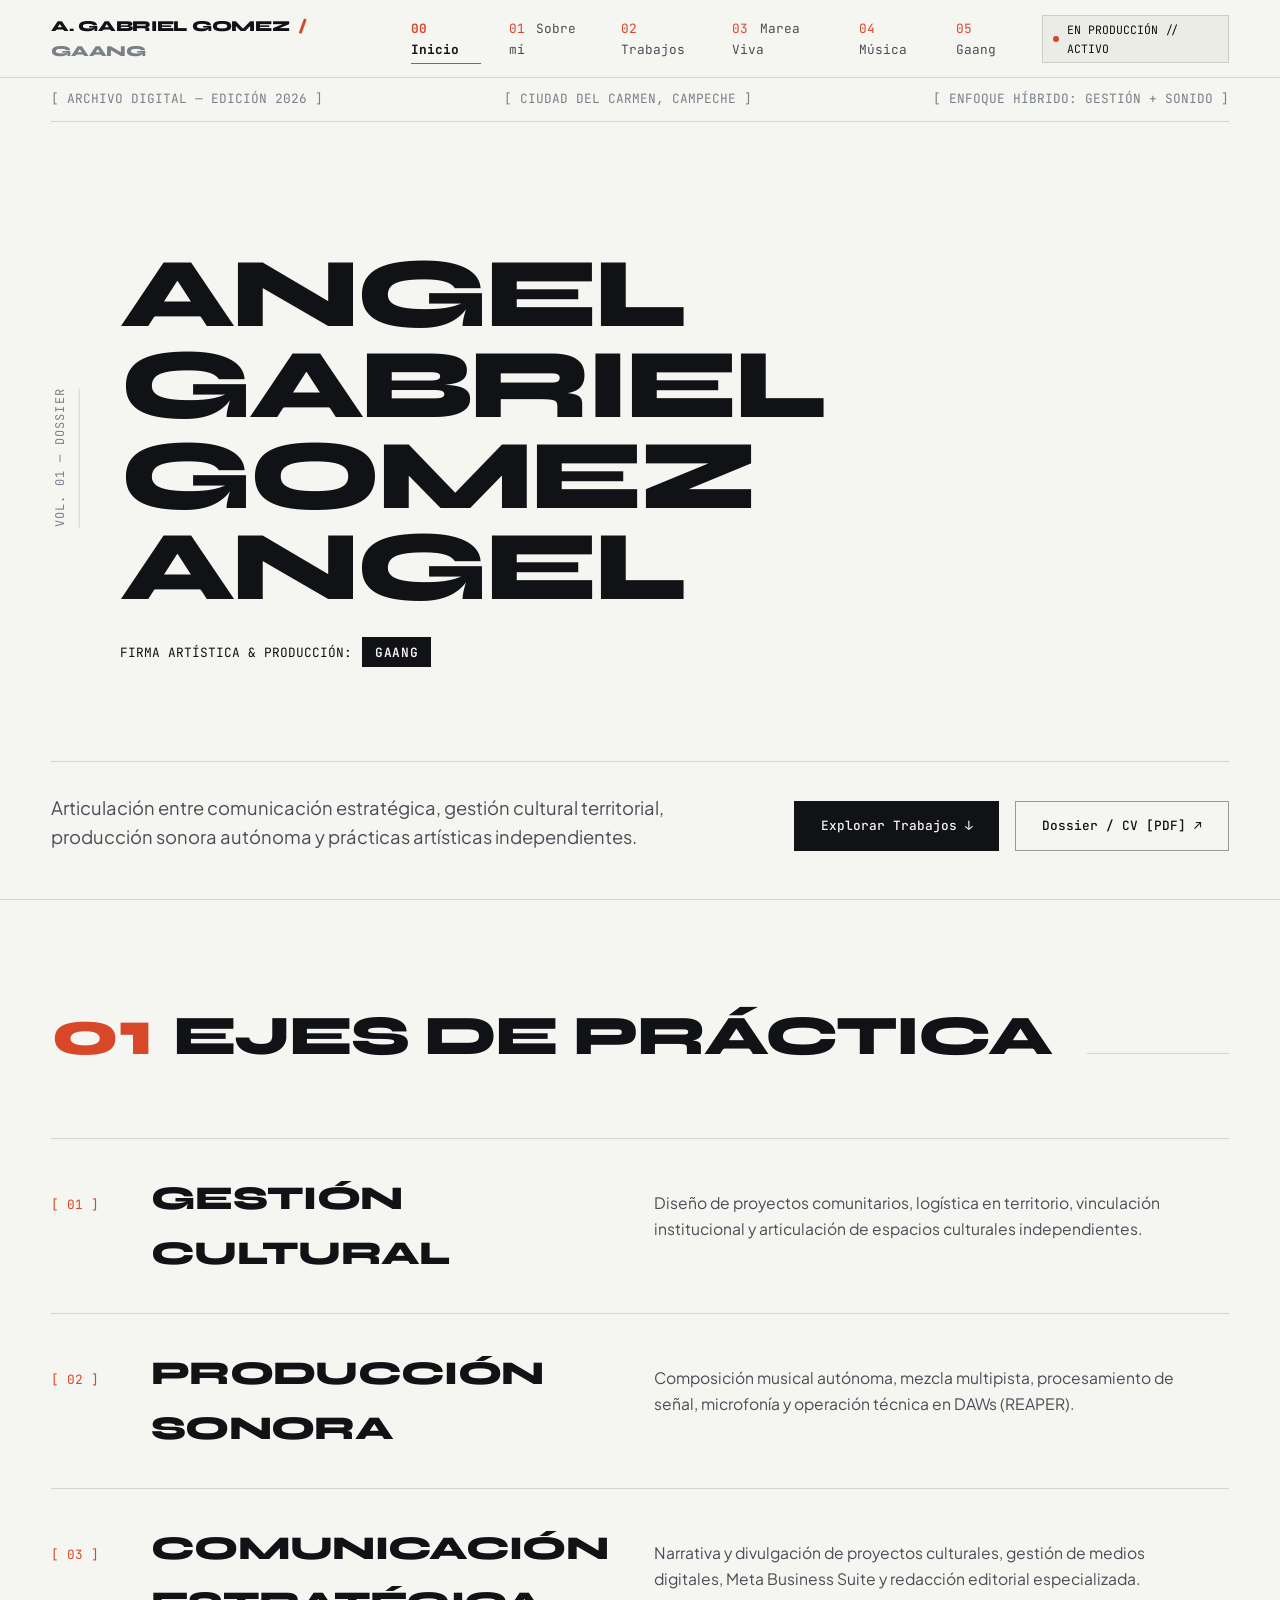
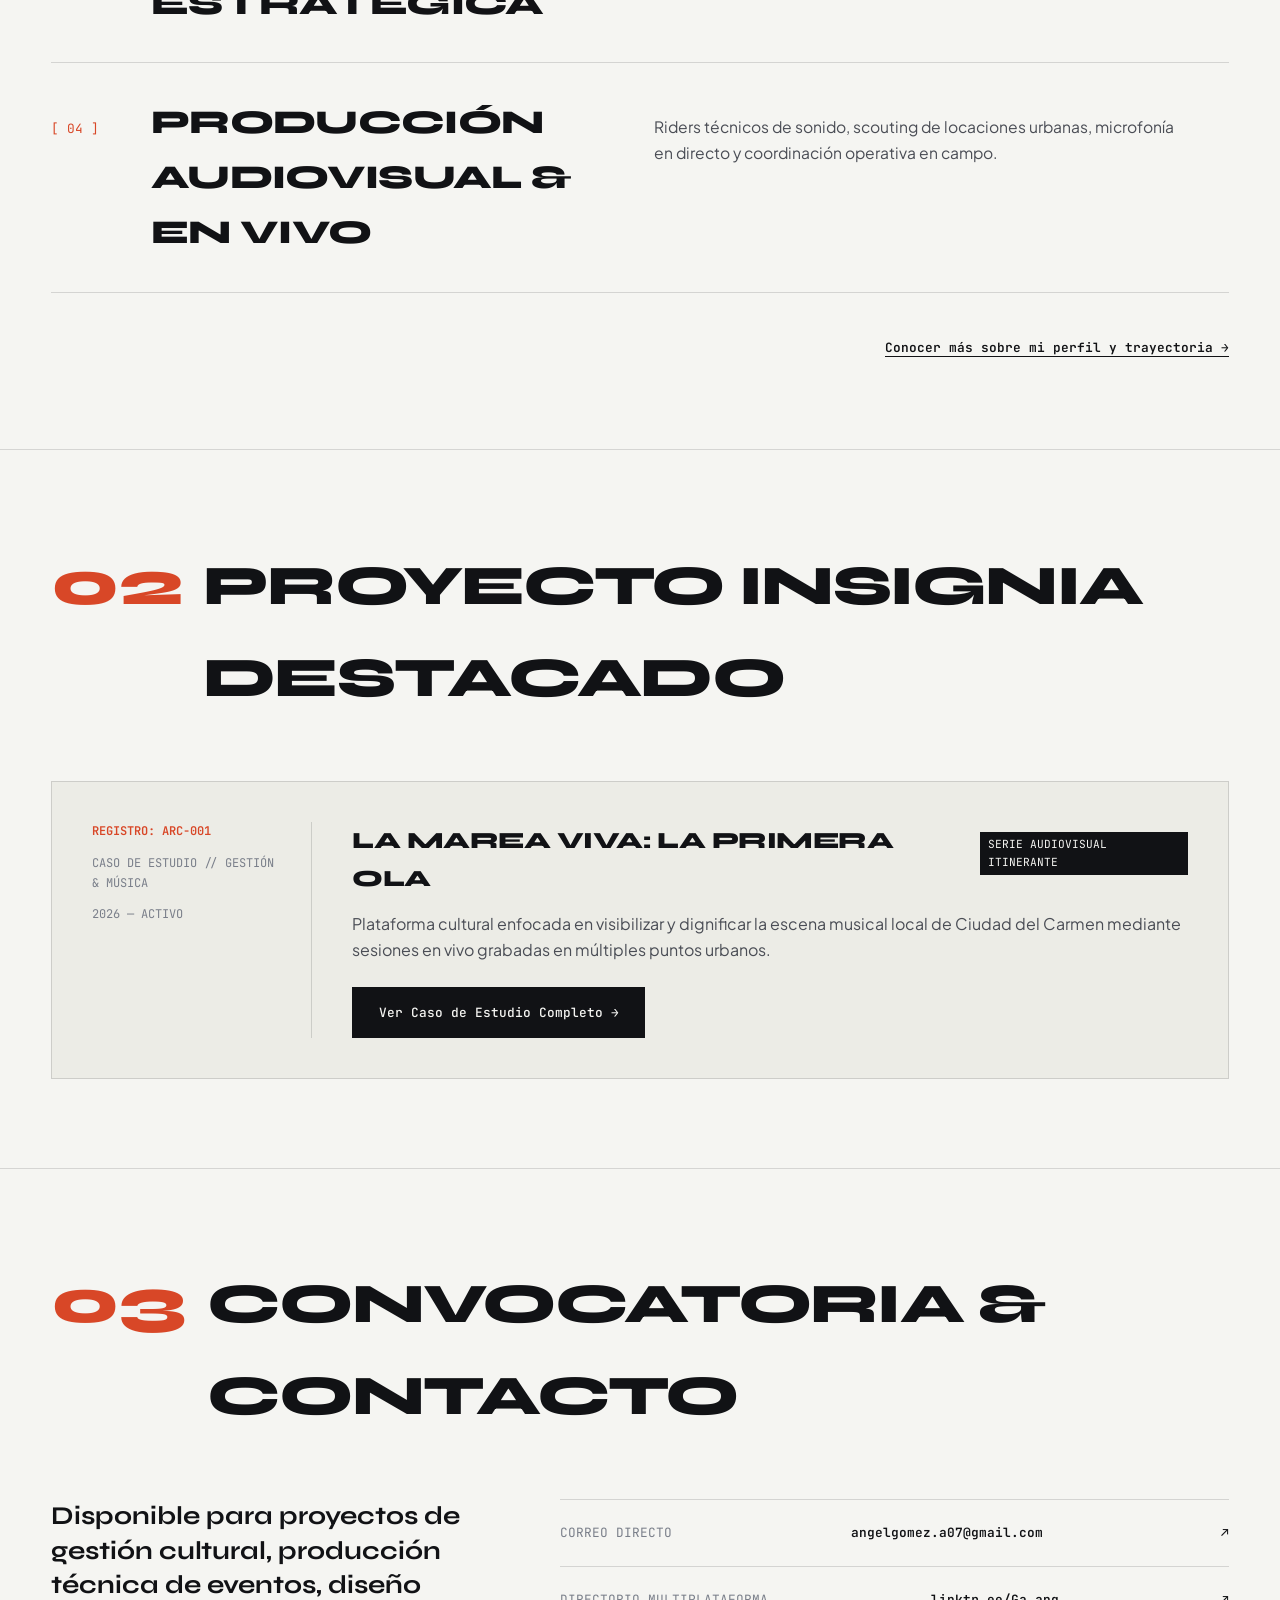
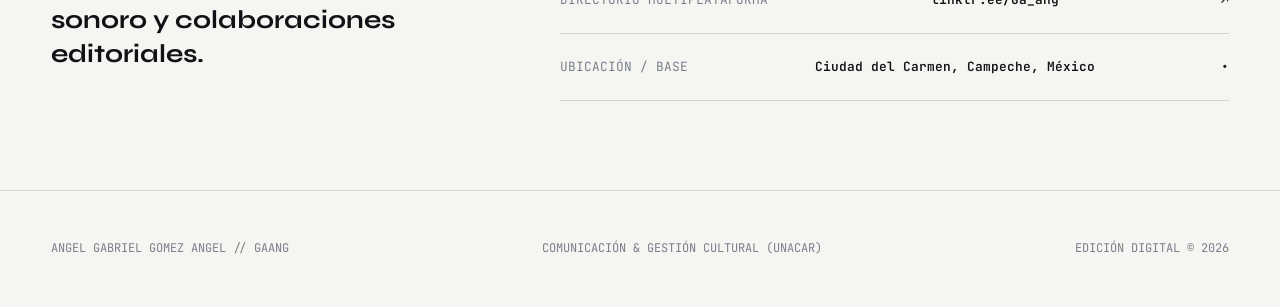
==== index.html @ 41a7169c "si" ====
<!DOCTYPE html>
<html lang="es">
<head>
  <meta charset="UTF-8" />
  <meta name="viewport" content="width=device-width, initial-scale=1.0" />
  <title>Angel Gabriel Gomez Angel // Gaang — Portafolio & Archivo Editorial</title>
  <meta name="description" content="Portafolio y archivo de Angel Gabriel Gomez Angel (Gaang). Comunicación, gestión cultural y producción sonora." />

  <link rel="preconnect" href="https://fonts.googleapis.com" />
  <link rel="preconnect" href="https://fonts.gstatic.com" crossorigin />
  <link href="https://fonts.googleapis.com/css2?family=JetBrains+Mono:wght@400;500;600;700&family=Plus+Jakarta+Sans:ital,wght@0,400;0,500;0,600;1,400&family=Syne:wght@700;800;900&display=swap" rel="stylesheet" />

  <link rel="stylesheet" href="style.css" />
</head>
<body class="editorial-layout">

  <!-- BARRA DE NAVEGACIÓN FIJA -->
  <header class="site-header">
    <div class="nav-bar">
      <a href="index.html" class="nav-brand">
        <span class="brand-name">A. GABRIEL GOMEZ</span>
        <span class="brand-slash">/</span>
        <span class="brand-alias">GAANG</span>
      </a>

      <nav class="nav-menu" aria-label="Navegación editorial">
        <a href="index.html" class="nav-item nav-item--active"><span class="nav-num">00</span> Inicio</a>
        <a href="sobre-mi.html" class="nav-item"><span class="nav-num">01</span> Sobre mí</a>
        <a href="trabajos.html" class="nav-item"><span class="nav-num">02</span> Trabajos</a>
        <a href="la-marea-viva.html" class="nav-item"><span class="nav-num">03</span> Marea Viva</a>
        <a href="produccion-musical.html" class="nav-item"><span class="nav-num">04</span> Música</a>
        <a href="gaang.html" class="nav-item"><span class="nav-num">05</span> Gaang</a>
      </nav>

      <div class="nav-status">
        <span class="status-indicator"></span>
        <span class="status-label">EN PRODUCCIÓN // ACTIVO</span>
      </div>
    </div>
  </header>

  <main id="main-content">

    <!-- HERO: PORTADA EDITORIAL -->
    <section class="hero-cover" aria-labelledby="hero-name">
      <div class="hero-top-meta">
        <span class="meta-field">[ ARCHIVO DIGITAL — EDICIÓN 2026 ]</span>
        <span class="meta-field">[ CIUDAD DEL CARMEN, CAMPECHE ]</span>
        <span class="meta-field">[ ENFOQUE HÍBRIDO: GESTIÓN + SONIDO ]</span>
      </div>

      <div class="hero-center-stage">
        <div class="hero-vertical-tag">VOL. 01 — DOSSIER</div>
        
        <div class="hero-typography">
          <h1 id="hero-name" class="hero-title">
            ANGEL GABRIEL<br>
            <span class="hero-title-accent">GOMEZ ANGEL</span>
          </h1>
          <div class="hero-signature-row">
            <span class="signature-label">FIRMA ARTÍSTICA & PRODUCCIÓN:</span>
            <span class="signature-badge">GAANG</span>
          </div>
        </div>
      </div>

      <div class="hero-bottom-manifesto">
        <div class="manifesto-lead">
          <p>
            Articulación entre comunicación estratégica, gestión cultural territorial, producción sonora autónoma y prácticas artísticas independientes.
          </p>
        </div>
        <div class="manifesto-actions">
          <a href="trabajos.html" class="editorial-btn editorial-btn--solid">Explorar Trabajos ↓</a>
          <a href="PLACEHOLDER_CV.pdf" target="_blank" rel="noopener noreferrer" class="editorial-btn editorial-btn--outline">Dossier / CV [PDF] ↗</a>
        </div>
      </div>
    </section>

    <!-- RESUMEN DE DISCIPLINAS -->
    <section class="editorial-section">
      <div class="section-badge-bar">
        <span class="index-large">01</span>
        <h2 class="index-title">EJES DE PRÁCTICA</h2>
        <span class="section-rule"></span>
      </div>

      <div class="disciplines-wall">
        <article class="discipline-row">
          <div class="discipline-meta">[ 01 ]</div>
          <h3 class="discipline-keyword">GESTIÓN CULTURAL</h3>
          <p class="discipline-desc">Diseño de proyectos comunitarios, logística en territorio, vinculación institucional y articulación de espacios culturales independientes.</p>
        </article>

        <article class="discipline-row">
          <div class="discipline-meta">[ 02 ]</div>
          <h3 class="discipline-keyword">PRODUCCIÓN SONORA</h3>
          <p class="discipline-desc">Composición musical autónoma, mezcla multipista, procesamiento de señal, microfonía y operación técnica en DAWs (REAPER).</p>
        </article>

        <article class="discipline-row">
          <div class="discipline-meta">[ 03 ]</div>
          <h3 class="discipline-keyword">COMUNICACIÓN ESTRATÉGICA</h3>
          <p class="discipline-desc">Narrativa y divulgación de proyectos culturales, gestión de medios digitales, Meta Business Suite y redacción editorial especializada.</p>
        </article>

        <article class="discipline-row">
          <div class="discipline-meta">[ 04 ]</div>
          <h3 class="discipline-keyword">PRODUCCIÓN AUDIOVISUAL & EN VIVO</h3>
          <p class="discipline-desc">Riders técnicos de sonido, scouting de locaciones urbanas, microfonía en directo y coordinación operativa en campo.</p>
        </article>
      </div>

      <div style="margin-top: 2.5rem; text-align: right;">
        <a href="sobre-mi.html" class="editorial-link">Conocer más sobre mi perfil y trayectoria →</a>
      </div>
    </section>

    <!-- DESTACADO PRINCIPAL: LA MAREA VIVA -->
    <section class="editorial-section">
      <div class="section-badge-bar">
        <span class="index-large">02</span>
        <h2 class="index-title">PROYECTO INSIGNIA DESTACADO</h2>
        <span class="section-rule"></span>
      </div>

      <article class="project-card project-card--dominant">
        <div class="project-side-meta">
          <span class="p-index">REGISTRO: ARC-001</span>
          <span class="p-category">CASO DE ESTUDIO // GESTIÓN & MÚSICA</span>
          <span class="p-year">2026 — ACTIVO</span>
        </div>

        <div class="project-content-block">
          <div class="project-header-row">
            <h3 class="project-name">LA MAREA VIVA: LA PRIMERA OLA</h3>
            <span class="project-badge">SERIE AUDIOVISUAL ITINERANTE</span>
          </div>
          <p class="project-narrative">
            Plataforma cultural enfocada en visibilizar y dignificar la escena musical local de Ciudad del Carmen mediante sesiones en vivo grabadas en múltiples puntos urbanos.
          </p>
          <div class="project-footer-actions">
            <a href="la-marea-viva.html" class="editorial-btn editorial-btn--solid">Ver Caso de Estudio Completo →</a>
          </div>
        </div>
      </article>
    </section>

    <!-- CONTACTO / CIERRE -->
    <section class="editorial-section contact-section" id="contacto">
      <div class="section-badge-bar">
        <span class="index-large">03</span>
        <h2 class="index-title">CONVOCATORIA & CONTACTO</h2>
        <span class="section-rule"></span>
      </div>

      <div class="contact-composition">
        <p class="contact-callout">
          Disponible para proyectos de gestión cultural, producción técnica de eventos, diseño sonoro y colaboraciones editoriales.
        </p>

        <div class="contact-directory">
          <a href="mailto:angelgomez.a07@gmail.com" class="directory-row">
            <span class="d-label">CORREO DIRECTO</span>
            <span class="d-value">angelgomez.a07@gmail.com</span>
            <span class="d-arrow">↗</span>
          </a>
          <a href="https://linktr.ee/Ga_ang" target="_blank" rel="noopener noreferrer" class="directory-row">
            <span class="d-label">DIRECTORIO MULTIPLATAFORMA</span>
            <span class="d-value">linktr.ee/Ga_ang</span>
            <span class="d-arrow">↗</span>
          </a>
          <div class="directory-row directory-row--static">
            <span class="d-label">UBICACIÓN / BASE</span>
            <span class="d-value">Ciudad del Carmen, Campeche, México</span>
            <span class="d-arrow">•</span>
          </div>
        </div>
      </div>
    </section>

  </main>

  <footer class="editorial-footer">
    <div class="footer-grid">
      <span class="f-col">ANGEL GABRIEL GOMEZ ANGEL // GAANG</span>
      <span class="f-col">COMUNICACIÓN & GESTIÓN CULTURAL (UNACAR)</span>
      <span class="f-col f-col--right">EDICIÓN DIGITAL © 2026</span>
    </div>
  </footer>

  <script src="script.js"></script>
</body>
</html>
---- style.css ----
/* ==========================================================================
   SISTEMA DE COMPOSICIÓN EDITORIAL Y RETÍCULA VIVA
   Angel Gabriel Gomez Angel // Gaang (2026)
   ========================================================================== */

/* 1. TOKENS DE DISEÑO */
:root {
  --canvas: #F5F5F2;
  --surface: #ECECE6;
  --surface-alt: #E3E3DC;
  --ink: #111215;
  --ink-secondary: #4A4D55;
  --ink-muted: #7A7F8A;
  --signal-rec: #D84727;
  --signal-dim: rgba(216, 71, 39, 0.08);

  --rule-hairline: rgba(17, 18, 21, 0.14);
  --rule-solid: rgba(17, 18, 21, 0.4);

  --font-display: 'Syne', sans-serif;
  --font-text: 'Plus Jakarta Sans', sans-serif;
  --font-mono: 'JetBrains Mono', monospace;

  --scale-hero: clamp(2.8rem, 7.8vw, 6.2rem);
  --scale-title: clamp(2rem, 4.5vw, 3.5rem);
  --scale-section-num: clamp(2.5rem, 5vw, 4rem);
  --scale-statement: clamp(1.3rem, 2.4vw, 1.85rem);
  --scale-body: 1rem;
  --scale-mono: 0.8rem;

  --max-width: 1280px;
  --page-margin: clamp(1.25rem, 4vw, 3.5rem);
  --section-pad: clamp(4.5rem, 7vw, 7.5rem);

  --ease-editorial: cubic-bezier(0.19, 1, 0.22, 1);
  --speed-quick: 0.25s;
  --speed-fluid: 0.45s;
}

/* 2. RESET Y BASES */
*, *::before, *::after {
  box-sizing: border-box;
  margin: 0;
  padding: 0;
}

html {
  scroll-behavior: smooth;
  background-color: var(--canvas);
}

body.editorial-layout {
  background-color: var(--canvas);
  color: var(--ink);
  font-family: var(--font-text);
  font-size: var(--scale-body);
  line-height: 1.65;
  -webkit-font-smoothing: antialiased;
  -moz-osx-font-smoothing: grayscale;
}

a {
  color: inherit;
  text-decoration: none;
}

ul {
  list-style: none;
}

img {
  max-width: 100%;
  height: auto;
  display: block;
}

/* 3. NAVEGACIÓN FIJA Y ESTADO ACTIVO MULTIPÁGINA */
.site-header {
  position: fixed;
  top: 0;
  left: 0;
  width: 100%;
  z-index: 200;
  background-color: rgba(245, 245, 242, 0.94);
  backdrop-filter: blur(10px);
  -webkit-backdrop-filter: blur(10px);
  border-bottom: 1px solid var(--rule-hairline);
}

.nav-bar {
  max-width: var(--max-width);
  margin: 0 auto;
  padding: 0.85rem var(--page-margin);
  display: flex;
  justify-content: space-between;
  align-items: center;
  gap: 1.5rem;
}

.nav-brand {
  font-family: var(--font-display);
  font-weight: 800;
  font-size: 0.95rem;
  letter-spacing: -0.02em;
}

.brand-slash {
  color: var(--signal-rec);
  margin: 0 0.25rem;
}

.brand-alias {
  color: var(--ink-muted);
}

.nav-menu {
  display: flex;
  gap: 1.75rem;
}

.nav-item {
  font-family: var(--font-mono);
  font-size: var(--scale-mono);
  color: var(--ink-secondary);
  transition: color var(--speed-quick) ease;
  position: relative;
}

.nav-num {
  color: var(--signal-rec);
  margin-right: 0.2rem;
}

.nav-item:hover {
  color: var(--ink);
}

.nav-item--active {
  color: var(--ink) !important;
  font-weight: 700;
}

.nav-item--active::after {
  content: '';
  position: absolute;
  bottom: -4px;
  left: 0;
  width: 100%;
  height: 1px;
  background-color: var(--signal-rec);
}

.nav-status {
  display: flex;
  align-items: center;
  gap: 0.5rem;
  font-family: var(--font-mono);
  font-size: 0.72rem;
  padding: 0.25rem 0.65rem;
  background-color: var(--surface);
  border: 1px solid var(--rule-hairline);
}

.status-indicator {
  width: 6px;
  height: 6px;
  border-radius: 50%;
  background-color: var(--signal-rec);
  animation: pulse-dot 2.5s infinite;
}

@keyframes pulse-dot {
  0% { transform: scale(0.95); opacity: 1; }
  50% { transform: scale(1.15); opacity: 0.6; }
  100% { transform: scale(0.95); opacity: 1; }
}

/* 4. HERO: PORTADA EDITORIAL */
.hero-cover {
  min-height: 100vh;
  padding-top: 5.5rem;
  padding-bottom: 3rem;
  padding-left: var(--page-margin);
  padding-right: var(--page-margin);
  max-width: var(--max-width);
  margin: 0 auto;
  display: flex;
  flex-direction: column;
  justify-content: space-between;
  border-bottom: 1px solid var(--rule-hairline);
}

.hero-top-meta {
  display: flex;
  justify-content: space-between;
  font-family: var(--font-mono);
  font-size: var(--scale-mono);
  color: var(--ink-muted);
  border-bottom: 1px solid var(--rule-hairline);
  padding-bottom: 0.75rem;
  margin-bottom: 2rem;
}

.hero-center-stage {
  display: grid;
  grid-template-columns: auto 1fr;
  gap: 2.5rem;
  align-items: center;
  padding: 2rem 0;
}

.hero-vertical-tag {
  writing-mode: vertical-rl;
  transform: rotate(180deg);
  font-family: var(--font-mono);
  font-size: 0.75rem;
  color: var(--ink-muted);
  letter-spacing: 0.1em;
  border-left: 1px solid var(--rule-hairline);
  padding-left: 0.5rem;
}

.hero-title {
  font-family: var(--font-display);
  font-size: var(--scale-hero);
  font-weight: 900;
  line-height: 0.92;
  letter-spacing: -0.04em;
  text-transform: uppercase;
}

.hero-title-accent {
  color: var(--ink);
  display: block;
}

.hero-signature-row {
  display: inline-flex;
  align-items: center;
  gap: 0.65rem;
  margin-top: 1.5rem;
  font-family: var(--font-mono);
  font-size: var(--scale-mono);
}

.signature-badge {
  background-color: var(--ink);
  color: var(--canvas);
  padding: 0.3rem 0.8rem;
  font-weight: 600;
  letter-spacing: 0.05em;
}

.hero-bottom-manifesto {
  display: grid;
  grid-template-columns: 1.4fr 1fr;
  gap: 3rem;
  align-items: flex-end;
  border-top: 1px solid var(--rule-hairline);
  padding-top: 2rem;
}

.manifesto-lead p {
  font-size: 1.15rem;
  line-height: 1.55;
  color: var(--ink-secondary);
}

.manifesto-actions {
  display: flex;
  gap: 1rem;
  justify-content: flex-end;
}

.editorial-btn {
  display: inline-flex;
  align-items: center;
  justify-content: center;
  padding: 0.85rem 1.6rem;
  font-family: var(--font-mono);
  font-size: var(--scale-mono);
  font-weight: 500;
  transition: all var(--speed-quick) ease;
  cursor: pointer;
}

.editorial-btn--solid {
  background-color: var(--ink);
  color: var(--canvas);
  border: 1px solid var(--ink);
}

.editorial-btn--solid:hover {
  background-color: var(--signal-rec);
  border-color: var(--signal-rec);
}

.editorial-btn--outline {
  background-color: transparent;
  border: 1px solid var(--rule-solid);
  color: var(--ink);
}

.editorial-btn--outline:hover {
  background-color: var(--surface);
  border-color: var(--ink);
}

/* 5. SECCIONES Y ENCABEZADOS INDEXADOS (01, 02, 03...) */
.editorial-section {
  padding: var(--section-pad) var(--page-margin);
  max-width: var(--max-width);
  margin: 0 auto;
  border-bottom: 1px solid var(--rule-hairline);
}

.section-badge-bar {
  display: flex;
  align-items: baseline;
  gap: 1.25rem;
  margin-bottom: 3.5rem;
}

.index-large {
  font-family: var(--font-display);
  font-size: var(--scale-section-num);
  font-weight: 800;
  color: var(--signal-rec);
  line-height: 0.8;
}

.index-title {
  font-family: var(--font-display);
  font-size: var(--scale-title);
  font-weight: 800;
  letter-spacing: -0.03em;
  text-transform: uppercase;
}

.section-rule {
  flex-grow: 1;
  height: 1px;
  background-color: var(--rule-hairline);
  margin-left: 1rem;
}

/* 6. SECCIÓN 01: SOBRE MÍ */
.about-narrative-section {
  background-color: var(--canvas);
}

.about-hero-quote {
  margin-bottom: 4rem;
  border-left: 3px solid var(--signal-rec);
  padding-left: 2rem;
  max-width: 960px;
}

.quote-text {
  font-family: var(--font-display);
  font-size: clamp(1.35rem, 2.8vw, 2.1rem);
  font-weight: 800;
  line-height: 1.25;
  letter-spacing: -0.02em;
  color: var(--ink);
}

.about-grid-layout {
  display: grid;
  grid-template-columns: 1.6fr 1fr;
  gap: 4rem;
  align-items: flex-start;
}

.about-narrative-stream {
  display: flex;
  flex-direction: column;
}

.about-narrative-block {
  display: grid;
  grid-template-columns: 180px 1fr;
  gap: 2rem;
  padding: 2.75rem 0;
  border-top: 1px solid var(--rule-hairline);
  position: relative;
}

.about-narrative-block:first-child {
  border-top: none;
  padding-top: 0;
}

.narrative-aside {
  display: flex;
  flex-direction: column;
  gap: 0.4rem;
  font-family: var(--font-mono);
}

.narrative-step {
  font-size: 0.85rem;
  color: var(--signal-rec);
  font-weight: 700;
}

.narrative-tag {
  font-size: 0.72rem;
  color: var(--ink-muted);
  letter-spacing: 0.05em;
}

.narrative-title {
  font-family: var(--font-display);
  font-size: clamp(1.15rem, 1.8vw, 1.45rem);
  font-weight: 800;
  letter-spacing: -0.02em;
  margin-bottom: 1rem;
  color: var(--ink);
}

.narrative-body p {
  font-size: 1.02rem;
  color: var(--ink-secondary);
  line-height: 1.7;
  margin-bottom: 1.25rem;
}

.narrative-body p:last-child {
  margin-bottom: 0;
}

.highlight-paragraph {
  font-size: 1.12rem !important;
  color: var(--ink) !important;
  font-weight: 500;
  border-left: 2px solid var(--rule-solid);
  padding-left: 1.25rem;
  margin: 1.5rem 0 !important;
}

.about-narrative-block--gaang {
  background-color: var(--surface);
  padding: 2.5rem 2rem;
  border: 1px solid var(--rule-hairline);
  overflow: hidden;
  margin: 1.5rem 0;
}

.gaang-watermark {
  font-family: var(--font-display);
  font-size: clamp(3.5rem, 8vw, 6.5rem);
  font-weight: 900;
  color: rgba(17, 18, 21, 0.04);
  line-height: 0.8;
  position: absolute;
  right: 1.5rem;
  top: 1.5rem;
  user-select: none;
  pointer-events: none;
}

.future-sectors-grid {
  display: grid;
  grid-template-columns: 1fr 1fr;
  gap: 1.25rem;
  margin: 1.75rem 0;
}

.f-sector-item {
  background-color: var(--surface);
  border: 1px solid var(--rule-hairline);
  padding: 1.25rem;
}

.f-num {
  font-family: var(--font-mono);
  font-size: 0.75rem;
  color: var(--signal-rec);
  font-weight: 700;
  display: block;
  margin-bottom: 0.35rem;
}

.f-sector-item strong {
  font-family: var(--font-display);
  font-size: 0.9rem;
  display: block;
  margin-bottom: 0.4rem;
}

.f-sector-item p {
  font-size: 0.85rem !important;
  color: var(--ink-secondary);
  margin-bottom: 0 !important;
}

.soundtrack-aspiration-box {
  background-color: var(--ink);
  color: var(--canvas);
  padding: 2rem;
  border-left: 3px solid var(--signal-rec);
  margin-top: 2rem;
}

.aspiration-label {
  font-family: var(--font-mono);
  font-size: 0.72rem;
  color: var(--signal-rec);
  display: block;
  margin-bottom: 0.75rem;
  letter-spacing: 0.05em;
}

.aspiration-statement {
  font-family: var(--font-display);
  font-size: clamp(1.05rem, 1.8vw, 1.3rem);
  font-weight: 700;
  line-height: 1.4;
  color: #FFFFFF !important;
  margin-bottom: 0 !important;
}

.about-ledger-container {
  position: sticky;
  top: 6rem;
}

.about-ledger {
  background-color: var(--surface);
  border: 1px solid var(--rule-hairline);
  padding: 2.25rem;
  display: flex;
  flex-direction: column;
  gap: 1.75rem;
}

.ledger-header {
  font-family: var(--font-mono);
  font-size: var(--scale-mono);
  color: var(--signal-rec);
  font-weight: 700;
  border-bottom: 1px solid var(--rule-hairline);
  padding-bottom: 0.5rem;
}

.ledger-item {
  display: flex;
  flex-direction: column;
}

.ledger-label {
  font-family: var(--font-mono);
  font-size: 0.72rem;
  color: var(--ink-muted);
  text-transform: uppercase;
  margin-bottom: 0.2rem;
}

.ledger-value {
  font-weight: 600;
  font-size: 0.95rem;
  color: var(--ink);
}

.ledger-sub {
  font-size: 0.85rem;
  color: var(--ink-secondary);
}

.ledger-tags {
  display: flex;
  flex-wrap: wrap;
  gap: 0.4rem;
  margin-top: 0.5rem;
}

.ltag {
  background-color: var(--canvas);
  border: 1px solid var(--rule-hairline);
  padding: 0.25rem 0.55rem;
  font-family: var(--font-mono);
  font-size: 0.72rem;
}

/* 7. SECCIÓN 02: LO QUE HAGO */
.disciplines-wall {
  display: flex;
  flex-direction: column;
}

.discipline-row {
  display: grid;
  grid-template-columns: 100px 1.4fr 1.6fr;
  align-items: baseline;
  padding: 2rem 0;
  border-top: 1px solid var(--rule-hairline);
  transition: all var(--speed-fluid) var(--ease-editorial);
}

.discipline-row:last-child {
  border-bottom: 1px solid var(--rule-hairline);
}

.discipline-row:hover {
  background-color: var(--surface);
  padding-left: 1.5rem;
  padding-right: 1.5rem;
}

.discipline-meta {
  font-family: var(--font-mono);
  font-size: var(--scale-mono);
  color: var(--signal-rec);
}

.discipline-keyword {
  font-family: var(--font-display);
  font-size: clamp(1.4rem, 2.6vw, 2.2rem);
  font-weight: 800;
  letter-spacing: -0.02em;
}

.discipline-desc {
  color: var(--ink-secondary);
  font-size: 0.98rem;
  max-width: 540px;
}

/* 8. SECCIÓN 03: ARCHIVO DE PROYECTOS & MÓDULOS MULTIMEDIA */
.projects-editorial-grid {
  display: grid;
  grid-template-columns: 1fr 1fr;
  gap: 2.5rem;
}

.project-card--dominant {
  grid-column: 1 / -1;
  background-color: var(--surface);
  border: 1px solid var(--rule-hairline);
  padding: 2.5rem;
  display: grid;
  grid-template-columns: 220px 1fr;
  gap: 2.5rem;
}

.project-side-meta {
  display: flex;
  flex-direction: column;
  gap: 0.75rem;
  font-family: var(--font-mono);
  font-size: 0.75rem;
  color: var(--ink-muted);
  border-right: 1px solid var(--rule-hairline);
  padding-right: 1.5rem;
}

.p-index {
  color: var(--signal-rec);
  font-weight: 600;
}

.project-header-row {
  display: flex;
  justify-content: space-between;
  align-items: baseline;
  gap: 1rem;
  margin-bottom: 0.75rem;
}

.project-name {
  font-family: var(--font-display);
  font-size: 1.45rem;
  font-weight: 800;
  letter-spacing: -0.02em;
}

.project-badge {
  font-family: var(--font-mono);
  font-size: 0.7rem;
  background-color: var(--ink);
  color: var(--canvas);
  padding: 0.2rem 0.5rem;
}

.project-narrative {
  color: var(--ink-secondary);
  margin-bottom: 1.5rem;
}

.project-card--secondary {
  background-color: var(--surface);
  border: 1px solid var(--rule-hairline);
  padding: 2rem;
  display: flex;
  flex-direction: column;
  justify-content: space-between;
}

.project-card--secondary .project-side-meta {
  border-right: none;
  border-bottom: 1px solid var(--rule-hairline);
  padding-right: 0;
  padding-bottom: 0.75rem;
  margin-bottom: 1.25rem;
  flex-direction: row;
  justify-content: space-between;
}

.editorial-link {
  font-family: var(--font-mono);
  font-size: var(--scale-mono);
  font-weight: 600;
  color: var(--ink);
  border-bottom: 1px solid var(--ink);
  transition: color var(--speed-quick) ease, border-color var(--speed-quick) ease;
}

.editorial-link:hover {
  color: var(--signal-rec);
  border-color: var(--signal-rec);
}

/* Cajas Compactas de Trabajos (Audio & PDF) */
.work-audio-box {
  background-color: var(--canvas);
  border: 1px solid var(--rule-hairline);
  padding: 1.25rem;
  margin: 1.25rem 0;
  display: flex;
  flex-direction: column;
  gap: 0.85rem;
}

.work-audio-meta {
  display: flex;
  align-items: center;
  gap: 1rem;
}

.work-daw-icon {
  width: 36px;
  height: 36px;
  object-fit: contain;
}

.track-tag {
  font-family: var(--font-mono);
  font-size: 0.7rem;
  color: var(--signal-rec);
  display: block;
}

.track-title {
  font-family: var(--font-display);
  font-size: 0.95rem;
  font-weight: 700;
  color: var(--ink);
}

.native-audio-player {
  width: 100%;
  height: 38px;
  border-radius: 2px;
  outline: none;
}

.work-pdf-box {
  background-color: var(--canvas);
  border: 1px solid var(--rule-hairline);
  padding: 1.25rem;
  margin: 1.25rem 0;
  display: flex;
  align-items: center;
  gap: 1rem;
}

.pdf-icon-label {
  font-family: var(--font-mono);
  font-size: 0.75rem;
  font-weight: 700;
  color: var(--canvas);
  background-color: var(--signal-rec);
  padding: 0.35rem 0.6rem;
  border-radius: 2px;
}

.pdf-info strong {
  display: block;
  font-family: var(--font-display);
  font-size: 0.95rem;
  color: var(--ink);
}

.pdf-info span {
  font-family: var(--font-mono);
  font-size: 0.75rem;
  color: var(--ink-muted);
}

/* 9. SECCIÓN 04: PRODUCCIÓN MUSICAL & LABORATORIO */
.studio-workstation-header {
  display: flex;
  align-items: center;
  gap: 1.25rem;
  margin-bottom: 1.25rem;
  padding-bottom: 1rem;
  border-bottom: 1px solid var(--rule-hairline);
}

.studio-daw-logo {
  width: 48px;
  height: 48px;
  object-fit: contain;
}

.studio-subtitle {
  font-family: var(--font-mono);
  font-size: 0.75rem;
  color: var(--ink-muted);
  display: block;
}

.audio-tracks-grid {
  display: grid;
  grid-template-columns: 1fr 1fr;
  gap: 1.5rem;
  margin: 1.75rem 0;
}

.audio-track-card {
  background-color: var(--surface);
  border: 1px solid var(--rule-hairline);
  padding: 1.75rem 1.5rem;
  display: flex;
  flex-direction: column;
  justify-content: space-between;
}

.audio-track-header {
  display: flex;
  justify-content: space-between;
  align-items: baseline;
  margin-bottom: 0.6rem;
}

.audio-track-badge {
  font-family: var(--font-mono);
  font-size: 0.72rem;
  color: var(--signal-rec);
  font-weight: 600;
}

.audio-track-number {
  font-family: var(--font-mono);
  font-size: 0.7rem;
  color: var(--ink-muted);
}

.audio-track-name {
  font-family: var(--font-display);
  font-size: 1.15rem;
  font-weight: 800;
  margin-bottom: 0.4rem;
}

.audio-track-desc {
  font-size: 0.88rem;
  color: var(--ink-secondary);
  margin-bottom: 1.25rem;
}

.audio-external-cta {
  display: flex;
  align-items: center;
  justify-content: space-between;
  background-color: var(--surface);
  border: 1px solid var(--rule-hairline);
  padding: 1.5rem;
  margin-top: 2rem;
}

.cta-label {
  font-family: var(--font-mono);
  font-size: 0.78rem;
  color: var(--ink-muted);
}

/* ==========================================================================
   10. SECCIÓN 05: GAANG // FACETA ARTÍSTICA & FOTOGRAFÍA DE AUTOR
   ========================================================================== */
.gaang-artist-stage {
  display: grid;
  grid-template-columns: 1fr 1.4fr;
  gap: 3.5rem;
  align-items: center;
  background-color: var(--surface);
  border: 1px solid var(--rule-hairline);
  padding: 3rem;
  margin-bottom: 3.5rem;
  position: relative;
}

.gaang-portrait-frame {
  background-color: var(--ink);
  border: 1px solid var(--rule-hairline);
  overflow: hidden;
  display: flex;
  flex-direction: column;
}

.gaang-portrait-img {
  width: 100%;
  height: auto;
  max-height: 480px;
  object-fit: cover;
  object-position: center top;
}

.gaang-frame-caption {
  font-family: var(--font-mono);
  font-size: 0.7rem;
  color: var(--canvas);
  background-color: var(--ink);
  padding: 0.4rem 0.75rem;
  text-align: center;
  letter-spacing: 0.05em;
}

.gaang-identity-narrative {
  display: flex;
  flex-direction: column;
  gap: 1.25rem;
  position: relative;
}

.gaang-watermark-inline {
  font-family: var(--font-display);
  font-size: clamp(3.5rem, 8vw, 6.5rem);
  font-weight: 900;
  color: rgba(17, 18, 21, 0.04);
  line-height: 0.8;
  position: absolute;
  right: 0;
  top: -1.5rem;
  user-select: none;
  pointer-events: none;
}

.gaang-stage-title {
  font-family: var(--font-display);
  font-size: clamp(1.4rem, 2.5vw, 2.1rem);
  font-weight: 900;
  line-height: 1.15;
  letter-spacing: -0.02em;
  color: var(--ink);
}

/* Tarjeta de Lanzamiento Destacado (Sweet Heat) */
.gaang-release-card {
  display: grid;
  grid-template-columns: 280px 1fr;
  gap: 2.5rem;
  align-items: center;
  background-color: var(--surface);
  border: 1px solid var(--rule-hairline);
  padding: 2.5rem;
}

.release-cover-frame {
  width: 100%;
  aspect-ratio: 1 / 1;
  background-color: var(--ink);
  border: 1px solid var(--rule-hairline);
  overflow: hidden;
  box-shadow: 0 4px 16px rgba(0, 0, 0, 0.06);
}

.release-cover-img {
  width: 100%;
  height: 100%;
  object-fit: cover;
}

.release-details {
  display: flex;
  flex-direction: column;
  gap: 0.6rem;
}

.release-meta-badge {
  font-family: var(--font-mono);
  font-size: 0.72rem;
  color: var(--signal-rec);
  font-weight: 700;
}

.release-title {
  font-family: var(--font-display);
  font-size: clamp(1.4rem, 2.5vw, 2rem);
  font-weight: 900;
  letter-spacing: -0.02em;
  color: var(--ink);
}

.release-artist {
  font-family: var(--font-mono);
  font-size: 0.85rem;
  color: var(--ink-muted);
  font-weight: 600;
}

.release-description {
  font-size: 0.95rem;
  color: var(--ink-secondary);
  margin: 0.5rem 0 1rem 0;
}

.release-player-block {
  background-color: var(--canvas);
  border: 1px solid var(--rule-hairline);
  padding: 1rem 1.25rem;
  margin-bottom: 1.25rem;
  display: flex;
  flex-direction: column;
  gap: 0.5rem;
}

.release-actions {
  display: flex;
  gap: 1rem;
}

/* ==========================================================================
   11. SECCIÓN 03: CASO DE ESTUDIO // LA MAREA VIVA & LA PRIMERA OLA
   ========================================================================== */
.case-study-section {
  background-color: var(--canvas);
}

.case-hero {
  margin-bottom: 4.5rem;
}

.case-meta-tags {
  display: flex;
  flex-wrap: wrap;
  gap: 0.5rem;
  margin-bottom: 1.5rem;
}

.c-tag {
  background-color: var(--surface);
  border: 1px solid var(--rule-hairline);
  font-family: var(--font-mono);
  font-size: 0.72rem;
  padding: 0.25rem 0.65rem;
  font-weight: 600;
  color: var(--ink);
}

.c-tag--location {
  color: var(--signal-rec);
  border-color: rgba(216, 71, 39, 0.3);
}

.case-main-title {
  font-family: var(--font-display);
  font-size: clamp(1.8rem, 3.8vw, 3rem);
  font-weight: 900;
  line-height: 1.1;
  letter-spacing: -0.03em;
  margin-bottom: 1.5rem;
  max-width: 1050px;
}

.case-lead-paragraph {
  font-size: 1.18rem;
  line-height: 1.6;
  color: var(--ink-secondary);
  max-width: 880px;
  margin-bottom: 2.5rem;
}

.case-media-hero {
  width: 100%;
  max-height: 540px;
  background-color: var(--ink);
  border: 1px solid var(--rule-hairline);
  overflow: hidden;
}

.case-media-hero .case-img {
  width: 100%;
  height: 100%;
  object-fit: cover;
  object-position: center 30%;
}

.case-block {
  padding: 3.5rem 0;
  border-top: 1px solid var(--rule-hairline);
}

.case-block-header {
  display: flex;
  align-items: baseline;
  gap: 0.75rem;
  margin-bottom: 2.25rem;
}

.case-subnum {
  font-family: var(--font-mono);
  font-size: var(--scale-mono);
  color: var(--signal-rec);
  font-weight: 600;
}

.case-subtitle {
  font-family: var(--font-display);
  font-size: 1.45rem;
  font-weight: 800;
  letter-spacing: -0.02em;
}

.case-origin-grid {
  display: grid;
  grid-template-columns: 1.3fr 1fr;
  gap: 4rem;
  align-items: center;
}

.case-origin-text p {
  margin-bottom: 1.25rem;
  color: var(--ink-secondary);
  font-size: 1.05rem;
}

.evolution-pipeline {
  background-color: var(--surface);
  border: 1px solid var(--rule-hairline);
  padding: 2rem;
  display: flex;
  flex-direction: column;
  gap: 0.6rem;
}

.pipe-node {
  display: flex;
  align-items: flex-start;
  gap: 1rem;
}

.pipe-step {
  font-family: var(--font-mono);
  font-size: 0.75rem;
  background-color: var(--ink);
  color: var(--canvas);
  padding: 0.15rem 0.45rem;
  border-radius: 2px;
}

.pipe-info strong {
  display: block;
  font-family: var(--font-display);
  font-size: 0.95rem;
}

.pipe-info span {
  font-family: var(--font-mono);
  font-size: 0.75rem;
  color: var(--ink-muted);
}

.pipe-connector {
  font-family: var(--font-mono);
  color: var(--signal-rec);
  padding-left: 0.6rem;
}

.pipe-node--active {
  background-color: var(--canvas);
  padding: 0.5rem;
  border: 1px solid var(--signal-rec);
}

.issues-composition {
  display: grid;
  grid-template-columns: repeat(3, 1fr);
  gap: 2rem;
}

.issue-item {
  background-color: var(--surface);
  border: 1px solid var(--rule-hairline);
  padding: 2rem;
  display: flex;
  flex-direction: column;
}

.issue-index {
  font-family: var(--font-mono);
  font-size: 0.75rem;
  color: var(--signal-rec);
  font-weight: 600;
  margin-bottom: 0.75rem;
}

.issue-title {
  font-family: var(--font-display);
  font-size: 1.15rem;
  font-weight: 800;
  margin-bottom: 0.75rem;
}

.issue-desc {
  font-size: 0.92rem;
  color: var(--ink-secondary);
}

.philosophy-grid {
  display: grid;
  grid-template-columns: 1fr 1fr;
  gap: 2rem;
  margin-bottom: 2rem;
}

.phil-box {
  background-color: var(--surface);
  border: 1px solid var(--rule-hairline);
  padding: 2.25rem;
}

.phil-label {
  font-family: var(--font-mono);
  font-size: 0.75rem;
  color: var(--signal-rec);
  font-weight: 600;
  display: block;
  margin-bottom: 0.75rem;
}

.phil-text {
  font-size: 1.05rem;
  font-weight: 500;
  color: var(--ink);
}

.values-ledger {
  border: 1px solid var(--rule-hairline);
  padding: 1.5rem;
  background-color: var(--canvas);
}

.vl-title {
  font-family: var(--font-mono);
  font-size: 0.75rem;
  color: var(--ink-muted);
  display: block;
  margin-bottom: 1rem;
}

.vl-items {
  display: flex;
  flex-wrap: wrap;
  gap: 0.5rem;
}

.vl-pill {
  background-color: var(--surface);
  border: 1px solid var(--rule-hairline);
  font-family: var(--font-mono);
  font-size: 0.78rem;
  padding: 0.35rem 0.75rem;
}

.pilot-block {
  background-color: var(--surface);
  padding: 3.5rem var(--page-margin);
  margin-left: calc(var(--page-margin) * -1);
  margin-right: calc(var(--page-margin) * -1);
}

.pilot-context {
  font-size: 1.15rem;
  color: var(--ink-secondary);
  max-width: 820px;
  margin-bottom: 2.5rem;
}

.metrics-grid {
  display: grid;
  grid-template-columns: repeat(4, 1fr);
  gap: 1.5rem;
  margin-bottom: 2rem;
}

.metric-item {
  background-color: var(--canvas);
  border: 1px solid var(--rule-hairline);
  padding: 2rem 1.5rem;
  text-align: center;
}

.metric-num {
  font-family: var(--font-display);
  font-size: clamp(2.2rem, 4vw, 3.5rem);
  font-weight: 900;
  color: var(--signal-rec);
  display: block;
  line-height: 1;
  margin-bottom: 0.5rem;
}

.metric-desc {
  font-family: var(--font-mono);
  font-size: 0.78rem;
  color: var(--ink-secondary);
}

.pilot-log {
  background-color: var(--canvas);
  border: 1px solid var(--rule-hairline);
  padding: 1.25rem 1.5rem;
  font-family: var(--font-mono);
  font-size: 0.82rem;
}

.log-tag {
  color: var(--signal-rec);
  font-weight: 600;
  margin-right: 0.5rem;
}

.wave-highlight-block {
  background-color: var(--canvas);
}

.wave-editorial-header {
  margin-bottom: 2.5rem;
}

.wave-project-tag {
  font-family: var(--font-mono);
  font-size: 0.85rem;
  font-weight: 700;
  color: var(--signal-rec);
  letter-spacing: 0.08em;
  display: block;
  margin-bottom: 0.35rem;
}

.wave-main-title {
  font-family: var(--font-display);
  font-size: clamp(2.2rem, 5vw, 3.8rem);
  font-weight: 900;
  line-height: 0.95;
  letter-spacing: -0.03em;
  margin-bottom: 0.5rem;
}

.wave-sub-tag {
  font-family: var(--font-mono);
  font-size: var(--scale-mono);
  color: var(--ink-muted);
  letter-spacing: 0.04em;
}

.wave-showcase-grid {
  display: grid;
  grid-template-columns: 1fr 1.2fr;
  gap: 3.5rem;
  align-items: center;
  background-color: var(--surface);
  border: 1px solid var(--rule-hairline);
  padding: 3rem;
  margin-bottom: 2.5rem;
}

.wave-flyer-frame {
  background-color: #0b1a2e;
  border: 1px solid var(--rule-hairline);
  padding: 0.75rem;
  box-shadow: 0 4px 20px rgba(0, 0, 0, 0.08);
}

.flyer-zoom-link {
  display: flex;
  flex-direction: column;
  align-items: center;
  gap: 0.75rem;
}

.wave-flyer-img {
  width: 100%;
  height: auto;
  max-height: 520px;
  object-fit: contain;
  transition: transform var(--speed-quick) ease;
}

.flyer-zoom-link:hover .wave-flyer-img {
  transform: scale(1.015);
}

.flyer-caption {
  font-family: var(--font-mono);
  font-size: 0.72rem;
  color: var(--canvas);
  background-color: var(--ink);
  padding: 0.3rem 0.65rem;
  border-radius: 2px;
  letter-spacing: 0.03em;
}

.wave-narrative-content {
  display: flex;
  flex-direction: column;
  gap: 1.5rem;
}

.sessions-manifesto-lead {
  font-family: var(--font-display);
  font-size: clamp(1.2rem, 2.2vw, 1.65rem);
  font-weight: 800;
  line-height: 1.3;
  color: var(--ink);
}

.sessions-manifesto-sub {
  color: var(--ink-secondary);
  font-size: 1.02rem;
}

.wave-meta-box {
  background-color: var(--canvas);
  border-left: 3px solid var(--signal-rec);
  padding: 1.25rem 1.5rem;
  display: flex;
  flex-direction: column;
  gap: 0.5rem;
}

.wmeta-row {
  display: flex;
  justify-content: space-between;
  font-family: var(--font-mono);
  font-size: 0.78rem;
}

.wmeta-label {
  color: var(--ink-muted);
}

.wmeta-value {
  font-weight: 600;
  color: var(--ink);
}

.format-pillars-grid {
  display: grid;
  grid-template-columns: repeat(4, 1fr);
  gap: 1.25rem;
  margin-top: 2rem;
}

.pillar-card {
  background-color: var(--surface);
  border: 1px solid var(--rule-hairline);
  padding: 1.75rem 1.25rem;
}

.pillar-num {
  font-family: var(--font-mono);
  font-size: 0.75rem;
  color: var(--signal-rec);
  font-weight: 600;
  margin-bottom: 0.5rem;
  display: block;
}

.pillar-title {
  font-family: var(--font-display);
  font-size: 0.95rem;
  font-weight: 800;
  margin-bottom: 0.6rem;
}

.pillar-card p {
  font-size: 0.85rem;
  color: var(--ink-secondary);
}

.episodes-catalog-grid {
  display: grid;
  grid-template-columns: repeat(auto-fit, minmax(280px, 1fr));
  gap: 1.5rem;
}

.episode-entry {
  background-color: var(--surface);
  border: 1px solid var(--rule-hairline);
  padding: 1.75rem;
  display: flex;
  flex-direction: column;
  justify-content: space-between;
  transition: all var(--speed-quick) ease;
}

.episode-entry:hover {
  border-color: var(--ink);
  transform: translateY(-2px);
}

.episode-entry--featured {
  border-color: var(--signal-rec);
  background-color: rgba(216, 71, 39, 0.03);
}

.ep-header {
  display: flex;
  justify-content: space-between;
  align-items: center;
  margin-bottom: 1rem;
}

.ep-code {
  font-family: var(--font-mono);
  font-size: 0.85rem;
  font-weight: 700;
  color: var(--ink);
}

.ep-badge {
  font-family: var(--font-mono);
  font-size: 0.7rem;
  font-weight: 600;
  padding: 0.2rem 0.5rem;
}

.ep-badge--rec {
  background-color: rgba(216, 71, 39, 0.12);
  color: var(--signal-rec);
  border: 1px solid rgba(216, 71, 39, 0.3);
}

.ep-badge--live {
  background-color: rgba(16, 185, 129, 0.12);
  color: #059669;
  border: 1px solid rgba(16, 185, 129, 0.3);
}

.episode-entry--batch {
  background-color: rgba(17, 18, 21, 0.04);
}

.ep-batch-content {
  padding-top: 1rem;
}

.batch-title {
  font-family: var(--font-display);
  font-size: 1.05rem;
  font-weight: 800;
  color: var(--ink);
  margin-bottom: 0.5rem;
}

.batch-desc {
  font-size: 0.88rem;
  color: var(--ink-secondary);
  margin-bottom: 1rem;
}

.batch-status {
  font-family: var(--font-mono);
  font-size: 0.72rem;
  color: var(--ink-muted);
  display: block;
}

.role-manifesto-row {
  margin-bottom: 2.5rem;
  border-left: 3px solid var(--ink);
  padding-left: 1.5rem;
}

.role-quote {
  font-family: var(--font-display);
  font-size: clamp(1.2rem, 2.2vw, 1.7rem);
  font-weight: 800;
  line-height: 1.3;
}

.role-signature {
  font-family: var(--font-mono);
  font-size: 0.75rem;
  color: var(--ink-muted);
  display: block;
  margin-top: 0.5rem;
}

.workflow-grid {
  display: grid;
  grid-template-columns: repeat(4, 1fr);
  gap: 1.25rem;
}

.wf-card {
  background-color: var(--surface);
  border: 1px solid var(--rule-hairline);
  padding: 1.75rem 1.25rem;
}

.wf-index {
  font-family: var(--font-mono);
  font-size: 0.72rem;
  color: var(--signal-rec);
  font-weight: 600;
  margin-bottom: 0.5rem;
  display: block;
}

.wf-title {
  font-family: var(--font-display);
  font-size: 1rem;
  font-weight: 800;
  margin-bottom: 0.75rem;
}

.wf-list li {
  font-size: 0.85rem;
  color: var(--ink-secondary);
  margin-bottom: 0.4rem;
  position: relative;
  padding-left: 0.75rem;
}

.wf-list li::before {
  content: '—';
  position: absolute;
  left: 0;
  color: var(--ink-muted);
}

.wf-card--highlight {
  border-color: var(--signal-rec);
  background-color: rgba(216, 71, 39, 0.04);
}

.case-gallery-layout {
  display: grid;
  grid-template-columns: 1.5fr 1fr;
  grid-template-rows: 240px 240px;
  gap: 1.5rem;
  margin-bottom: 1.5rem;
}

.gallery-cell {
  background-color: var(--surface);
  border: 1px solid var(--rule-hairline);
  overflow: hidden;
}

.gallery-cell--large {
  grid-row: span 2;
  height: 100%;
}

.gallery-cell--large .case-img {
  width: 100%;
  height: 100%;
  object-fit: cover;
  object-position: center center;
}

.gallery-cell--poster {
  background-color: #0b1a2e;
  display: flex;
  align-items: center;
  justify-content: center;
}

.case-img--poster {
  width: 100%;
  height: 100%;
  object-fit: cover;
  object-position: center;
}

.evaluation-matrix {
  display: flex;
  flex-direction: column;
  gap: 1.5rem;
}

.eval-row {
  border: 1px solid var(--rule-hairline);
  background-color: var(--surface);
}

.eval-aspect {
  background-color: var(--ink);
  color: var(--canvas);
  font-family: var(--font-mono);
  font-size: 0.75rem;
  font-weight: 600;
  padding: 0.6rem 1.25rem;
  letter-spacing: 0.05em;
}

.eval-body {
  display: grid;
  grid-template-columns: 1fr 1fr 1.2fr;
  gap: 1.5rem;
  padding: 1.5rem;
}

.eval-cell {
  display: flex;
  flex-direction: column;
}

.eval-label {
  font-family: var(--font-mono);
  font-size: 0.7rem;
  color: var(--ink-muted);
  font-weight: 600;
  margin-bottom: 0.4rem;
}

.eval-cell p {
  font-size: 0.92rem;
  color: var(--ink-secondary);
}

.eval-cell--solution {
  border-left: 2px solid var(--signal-rec);
  padding-left: 1rem;
}

.eval-cell--solution .eval-label {
  color: var(--signal-rec);
}

.closure-grid {
  display: grid;
  grid-template-columns: 1.4fr 1fr;
  gap: 3rem;
  align-items: center;
  margin-bottom: 3.5rem;
}

.tl-title {
  font-family: var(--font-mono);
  font-size: 0.75rem;
  color: var(--ink-muted);
  display: block;
  margin-bottom: 1rem;
}

.tl-track {
  display: flex;
  align-items: center;
  gap: 0.75rem;
  background-color: var(--surface);
  border: 1px solid var(--rule-hairline);
  padding: 1.5rem;
  flex-wrap: wrap;
}

.tl-node {
  display: flex;
  flex-direction: column;
}

.tl-node strong {
  font-family: var(--font-display);
  font-size: 0.9rem;
}

.tl-node span {
  font-family: var(--font-mono);
  font-size: 0.72rem;
  color: var(--ink-muted);
}

.tl-arrow {
  color: var(--signal-rec);
  font-weight: bold;
}

.tl-node--active {
  color: var(--signal-rec);
}

.tl-node--future {
  opacity: 0.7;
}

.case-link-buttons {
  display: flex;
  gap: 0.75rem;
  flex-wrap: wrap;
}

.case-conclusion-manifesto {
  border-top: 1px solid var(--rule-hairline);
  padding-top: 2.5rem;
  text-align: center;
}

.case-conclusion-manifesto p {
  font-family: var(--font-display);
  font-size: clamp(1.15rem, 2vw, 1.5rem);
  font-weight: 700;
  max-width: 900px;
  margin: 0 auto;
  line-height: 1.4;
}

/* 12. CONTACTO & FOOTER */
.contact-composition {
  display: grid;
  grid-template-columns: 1.2fr 1.8fr;
  gap: 4rem;
  align-items: flex-start;
}

.contact-callout {
  font-family: var(--font-display);
  font-size: clamp(1.2rem, 2vw, 1.6rem);
  font-weight: 700;
  line-height: 1.35;
}

.contact-directory {
  display: flex;
  flex-direction: column;
}

.directory-row {
  display: flex;
  justify-content: space-between;
  align-items: center;
  padding: 1.4rem 0;
  border-top: 1px solid var(--rule-hairline);
  font-family: var(--font-mono);
  font-size: var(--scale-mono);
  transition: padding-left var(--speed-quick) ease;
}

.directory-row:last-child {
  border-bottom: 1px solid var(--rule-hairline);
}

.directory-row:hover:not(.directory-row--static) {
  padding-left: 0.75rem;
  color: var(--signal-rec);
}

.d-label {
  color: var(--ink-muted);
}

.d-value {
  font-weight: 600;
}

.editorial-footer {
  padding: 3rem var(--page-margin);
  max-width: var(--max-width);
  margin: 0 auto;
  font-family: var(--font-mono);
  font-size: 0.75rem;
  color: var(--ink-muted);
}

.footer-grid {
  display: flex;
  justify-content: space-between;
  flex-wrap: wrap;
  gap: 1rem;
}

.f-col--right {
  text-align: right;
}

/* 13. REVELACIÓN PROGRESIVA & REDUCED MOTION */
.reveal-init {
  opacity: 0;
  transform: translateY(18px);
  transition: opacity 0.6s var(--ease-editorial), transform 0.6s var(--ease-editorial);
  will-change: opacity, transform;
}

.reveal-visible {
  opacity: 1;
  transform: translateY(0);
}

@media (prefers-reduced-motion: reduce) {
  .reveal-init {
    opacity: 1 !important;
    transform: none !important;
    transition: none !important;
  }
}

/* 14. RESPONSIVE DESIGN */
@media (max-width: 1024px) {
  .hero-bottom-manifesto,
  .about-grid-layout,
  .gaang-artist-stage,
  .gaang-release-card,
  .contact-composition,
  .case-origin-grid,
  .closure-grid,
  .wave-showcase-grid {
    grid-template-columns: 1fr;
    gap: 2.5rem;
  }

  .about-ledger-container {
    position: static;
  }

  .future-sectors-grid,
  .audio-tracks-grid,
  .issues-composition,
  .workflow-grid,
  .metrics-grid,
  .format-pillars-grid {
    grid-template-columns: 1fr 1fr;
  }

  .eval-body {
    grid-template-columns: 1fr;
    gap: 1rem;
  }

  .eval-cell--solution {
    border-left: none;
    border-top: 2px solid var(--signal-rec);
    padding-left: 0;
    padding-top: 0.75rem;
  }

  .case-gallery-layout {
    grid-template-columns: 1fr;
    grid-template-rows: auto;
  }

  .gallery-cell--large {
    grid-row: auto;
    min-height: 320px;
  }

  .gallery-cell {
    min-height: 240px;
  }
}

@media (max-width: 680px) {
  .nav-menu,
  .nav-status,
  .hero-vertical-tag {
    display: none;
  }

  .hero-top-meta {
    flex-direction: column;
    gap: 0.35rem;
  }

  .hero-center-stage {
    grid-template-columns: 1fr;
  }

  .manifesto-actions,
  .case-link-buttons {
    flex-direction: column;
    width: 100%;
  }

  .editorial-btn {
    width: 100%;
  }

  .about-narrative-block {
    grid-template-columns: 1fr;
    gap: 0.75rem;
  }

  .disciplines-wall .discipline-row {
    grid-template-columns: 1fr;
    gap: 0.5rem;
  }

  .projects-editorial-grid,
  .audio-tracks-grid,
  .philosophy-grid,
  .issues-composition,
  .workflow-grid,
  .metrics-grid,
  .format-pillars-grid,
  .future-sectors-grid {
    grid-template-columns: 1fr;
  }

  .gaang-artist-stage,
  .gaang-release-card {
    padding: 1.5rem;
  }

  .release-cover-frame {
    max-width: 220px;
    margin: 0 auto;
  }

  .audio-external-cta {
    flex-direction: column;
    gap: 1rem;
    align-items: flex-start;
  }

  .wave-showcase-grid {
    padding: 1.5rem;
  }

  .tl-track {
    flex-direction: column;
    align-items: flex-start;
  }

  .footer-grid {
    flex-direction: column;
  }
}
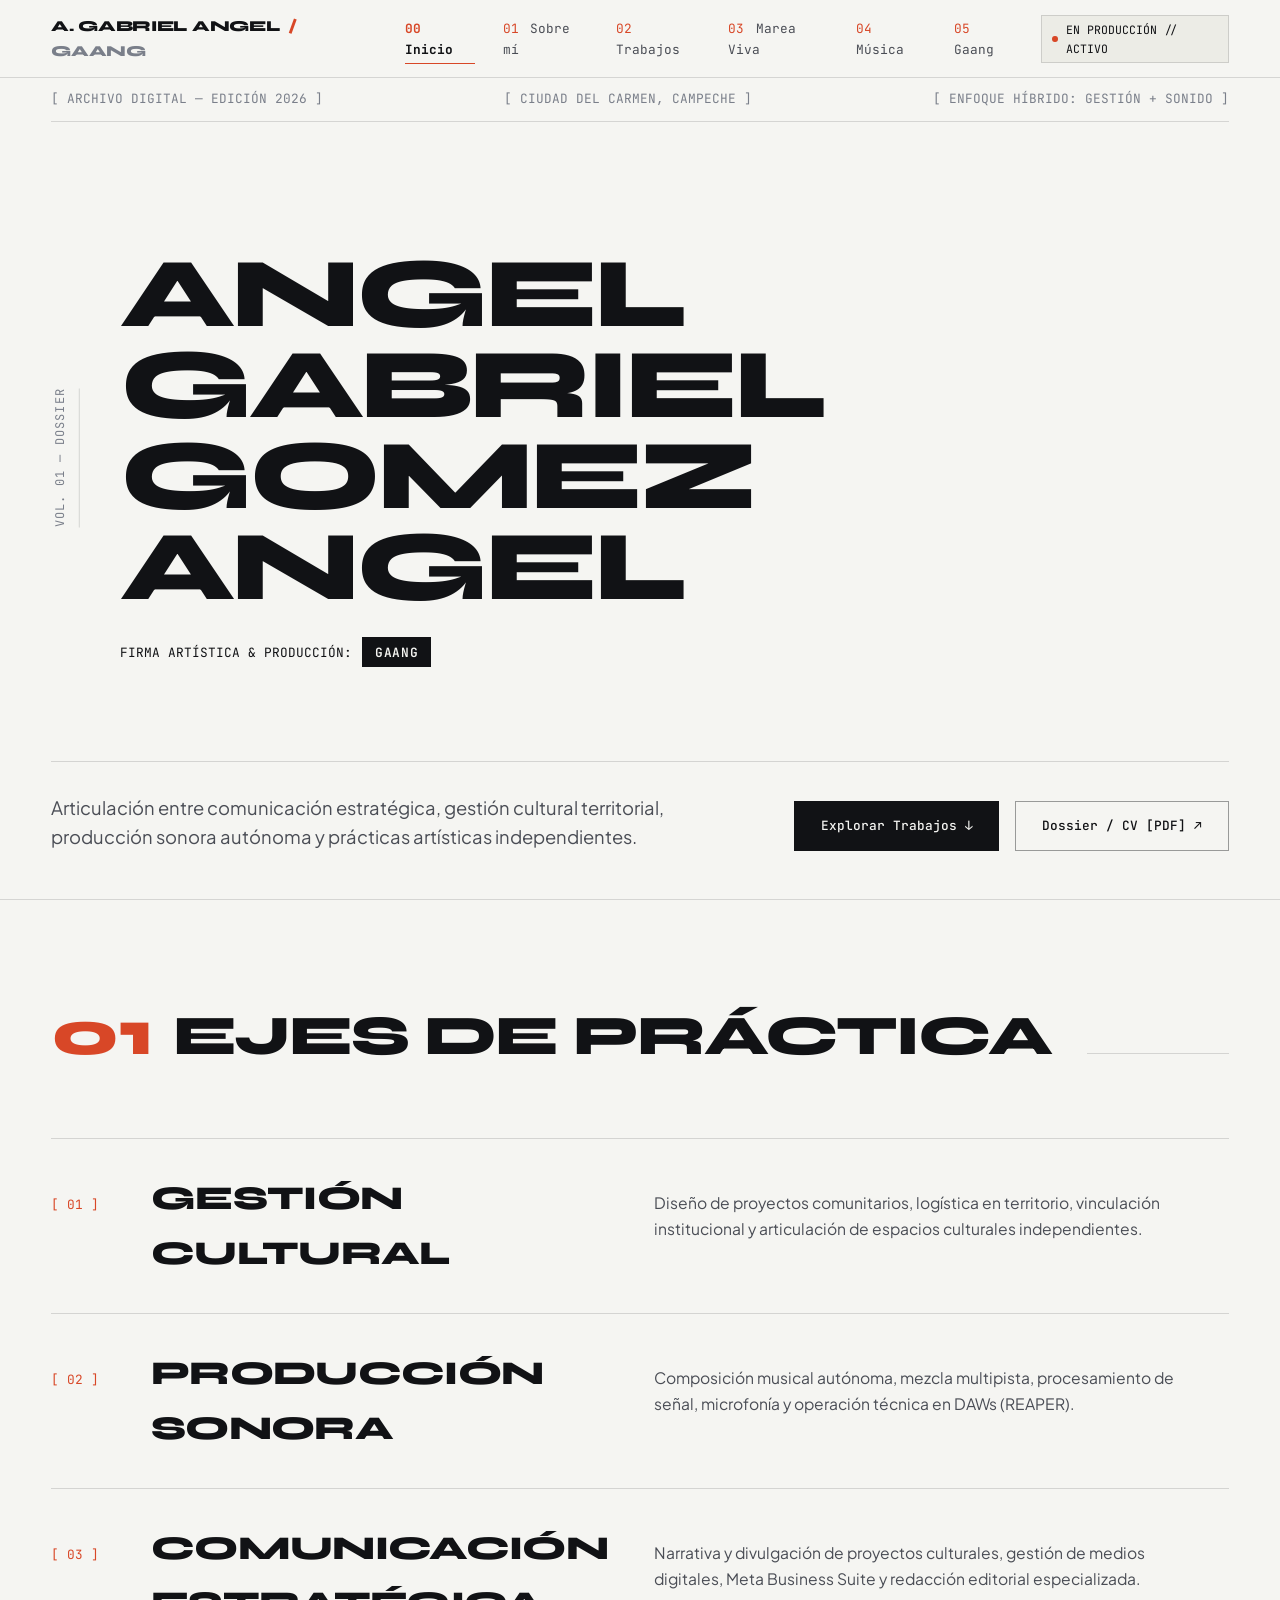
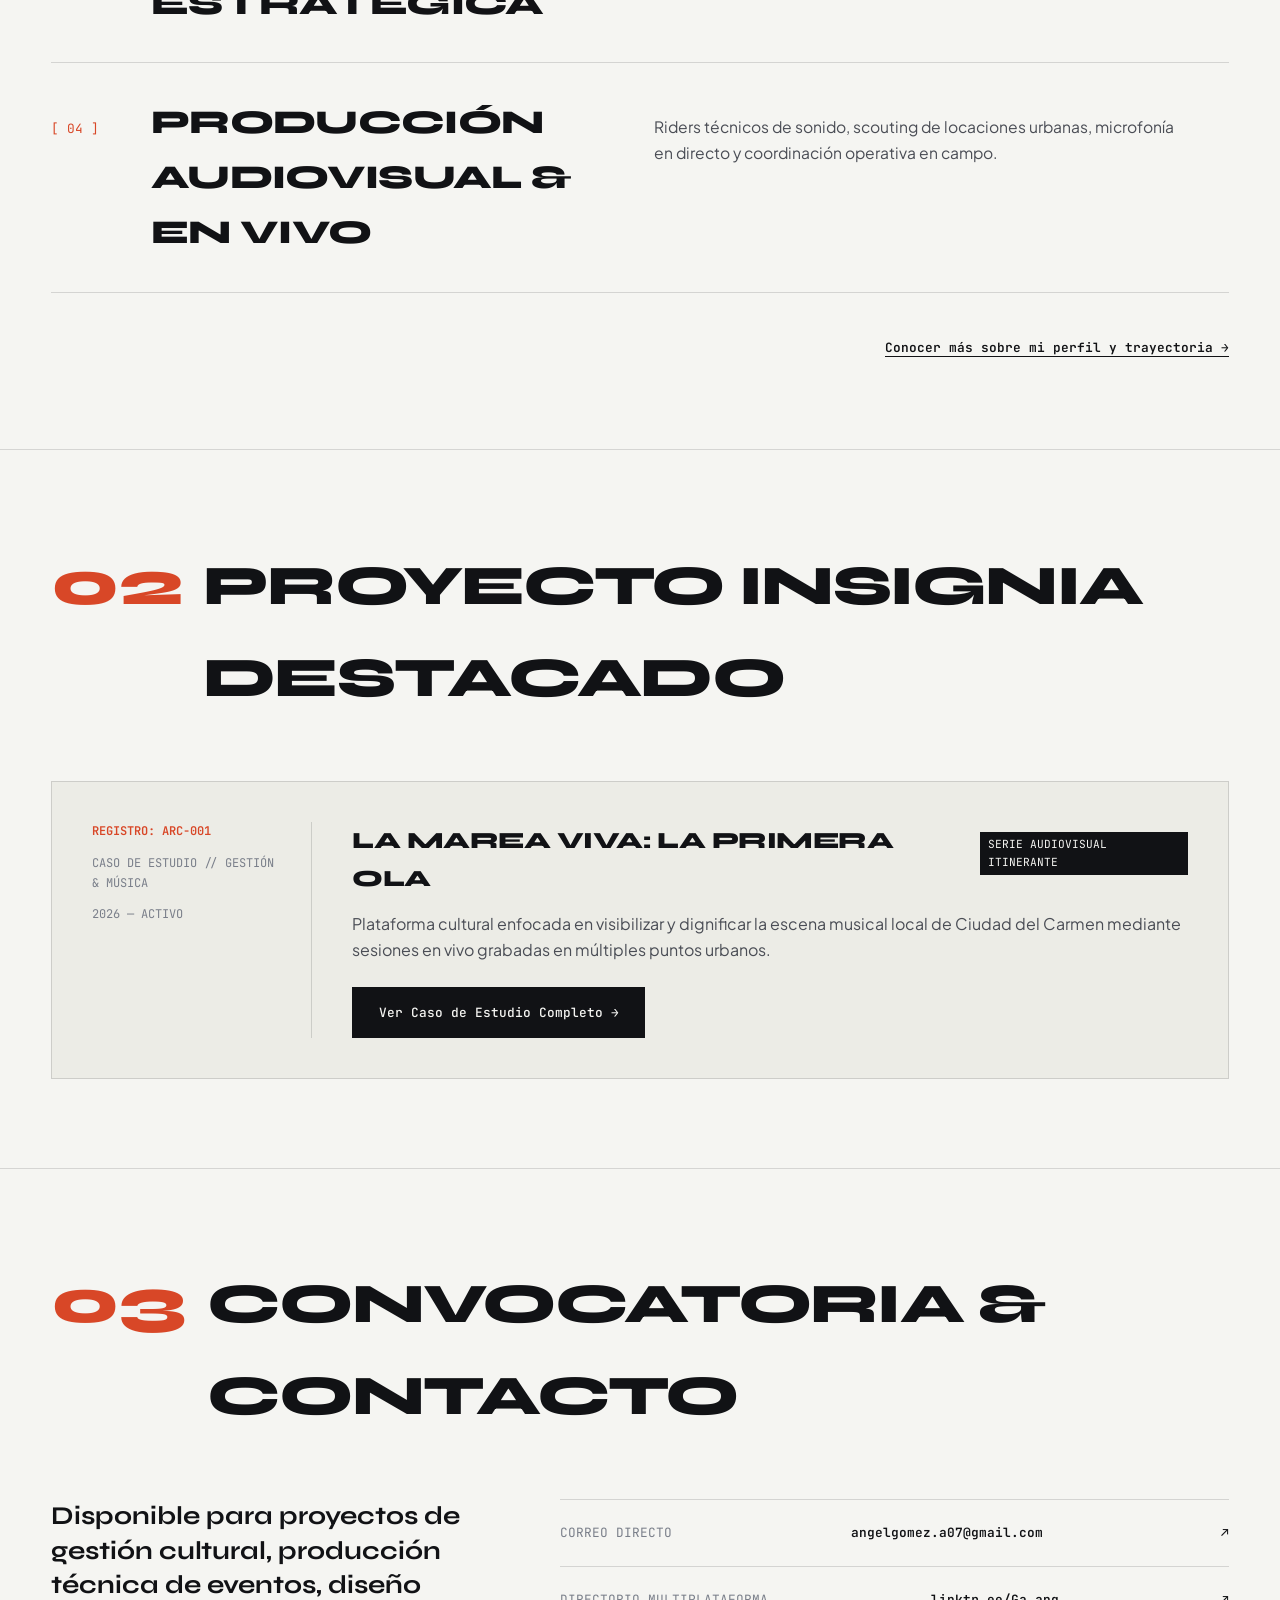
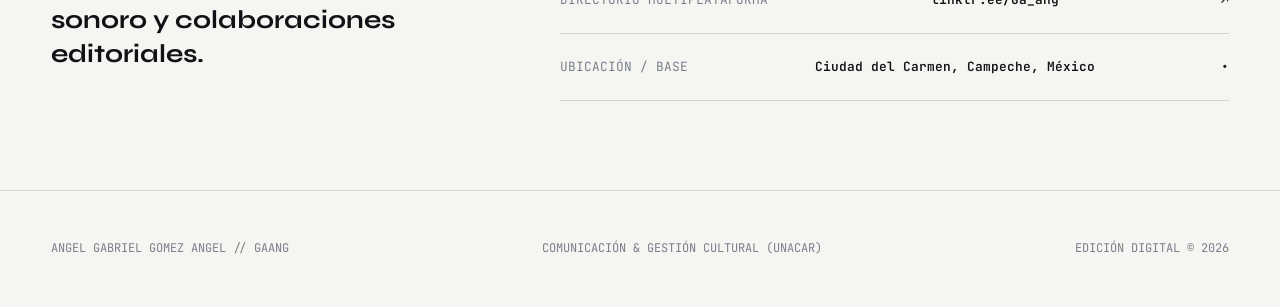
==== commit 5638366a: "Update brand name in navigation header" ====
--- a/index.html
+++ b/index.html
@@ -18,7 +18,7 @@
   <header class="site-header">
     <div class="nav-bar">
       <a href="index.html" class="nav-brand">
-        <span class="brand-name">A. GABRIEL GOMEZ</span>
+        <span class="brand-name">A. GABRIEL ANGEL</span>
         <span class="brand-slash">/</span>
         <span class="brand-alias">GAANG</span>
       </a>
@@ -191,4 +191,4 @@
 
   <script src="script.js"></script>
 </body>
-</html>+</html>
